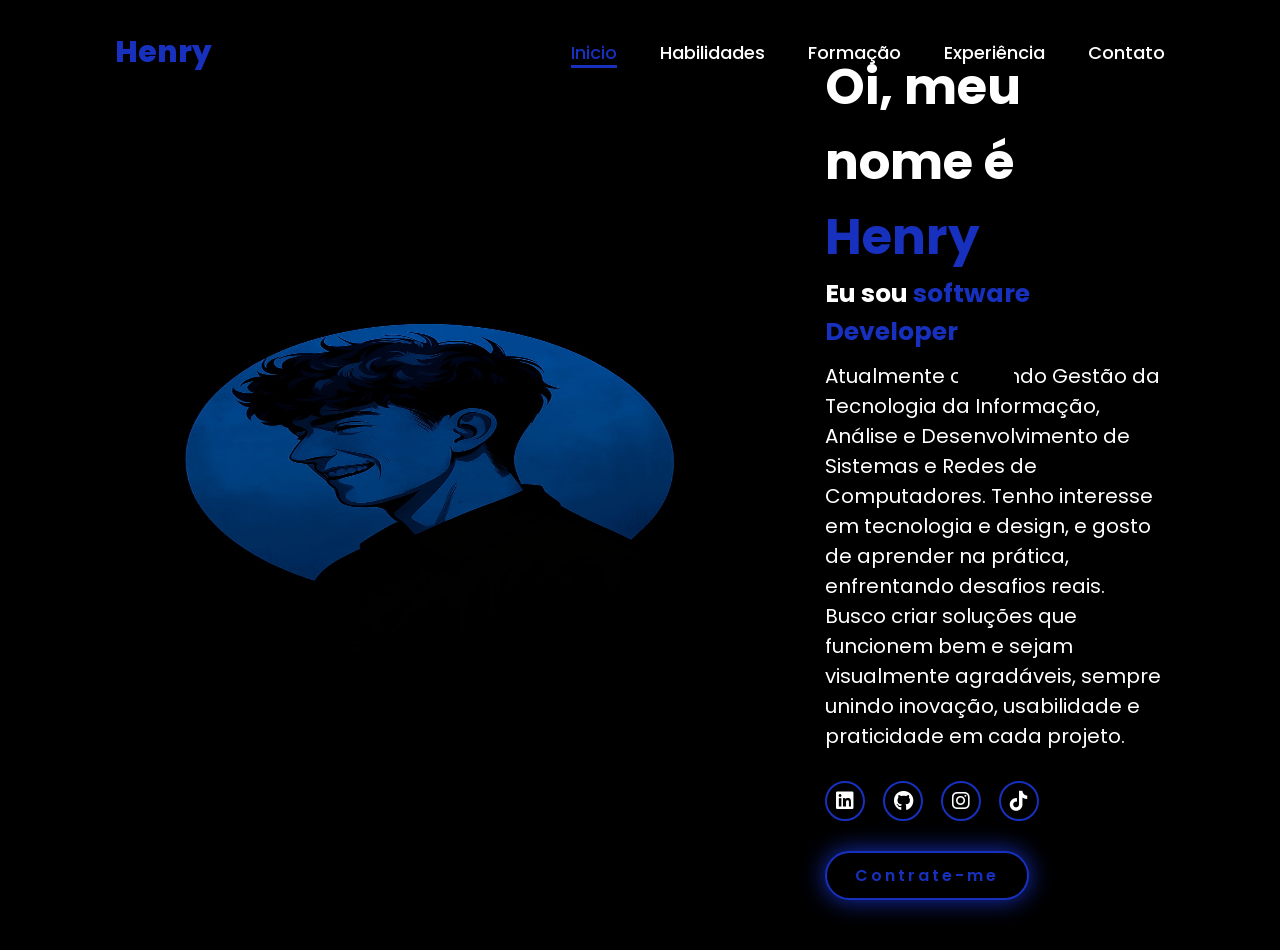
==== index.html @ b363ae0a "Add files via upload" ====
<!DOCTYPE html>
<html lang="pt-br">
<head>
    <meta charset="UTF-8">
    <meta name="viewport" content="width=device-width, initial-scale=1.0">
    <link rel="stylesheet" href="https://cdnjs.cloudflare.com/ajax/libs/font-awesome/6.4.0/css/all.min.css" />
    <link rel="stylesheet" href="style.css">
    <title>Portifolio Henry</title>
</head>
<body>
    <header class="logo-left">
        <a href="#" class="logo">Henry</a>
        
        <nav>
            <a href="#" class="active">Inicio</a>
            <a href="#">Habilidades</a>
            <a href="#">Formação</a>
            <a href="#">Experiência</a>
            <a href="contato.html">Contato</a>
        </nav>
    </header>
    <section class="home">
        <div class="home-img">
            <img src="assets/henryazul.jpeg" alt="">
        </div>
        <div class="home-content">
            <h1>Oi, meu nome é <span>Henry</span></h1>
            <h3 class="typing-text">Eu sou <span></span></h3>
            <p>Atualmente cursando Gestão da Tecnologia da Informação, Análise e Desenvolvimento de Sistemas e Redes de Computadores. Tenho interesse em tecnologia e design, e gosto de aprender na prática, enfrentando desafios reais. Busco criar soluções que funcionem bem e sejam visualmente agradáveis, sempre unindo inovação, usabilidade e praticidade em cada projeto.</p>
            <div class="social-icons">
                <a href="https://www.linkedin.com/in/henry-gabriel-marques-ramos-undefined-162b71380/"><i class="fa-brands fa-linkedin"></i></a>
                <a href="https://github.com/HenryGabriel7"><i class="fa-brands fa-github"></i></a>
                <a href="https://www.instagram.com/henryg_ramos"><i class="fa-brands fa-instagram"></i></a>
                <a href="https://www.tiktok.com/@henry._marques"><i class="fa-brands fa-tiktok"></i></a>
            </div>
        <a href="#" class="bnt"><summary>Contrate-me</summary> </a>
        </div>
    </section>
</body>

</html>
---- style.css ----
@import url('https://fonts.googleapis.com/css2?family=Poppins:wght@100;200;300;400;500;600;700;800;900&display=swap');





* {

 margin: 0;

padding: 0;

box-sizing: border-box;

 text-decoration: none;

 border: none;

outline: none;

 font-family: "Poppins", sans-serif;

}





html{

font-size: 62.5%;

}



body{

    width: 100%;

    height: 100vh;

    overflow-x: hidden;
    overflow: hidden;

    background-color: black;

    color: white;

}



header{

    margin-top: 20px;

    position: fixed;

    top: 0;

    left: 0;

    width: 100%;

    padding: 1rem 9%;

    background-color: transparent;

    filter: drop-shadow(10px);

    display: flex;

    justify-content: space-between;

    align-items: center;

    z-index: 100;

}



.logo{

    font-size: 3rem;

    color: #1730be;

    font-weight: 800;

    cursor: pointer;

    transition: 0.5s ease;

}



.logo:hover{

    transform: scale(1.1);

}



nav a{

    font-size: 1.8rem;

    color: white;

    margin-left: 4rem;

    font-weight: 500;

    transition: 0.3s ease;

    border-bottom: 3px solid transparent;

}



nav a:hover,

nav a.active{

    color: #1730be;

    border-bottom: 3px solid #1730be;

}



@media (max-width: 995px){

    nav{

        position: absolute;

        display: none;

        top: 0;

        right: 0;

        width: 40%;

        border-left: 3px solid #1730be;

        border-bottom: 3px solid #1730be;

        border-bottom-left-radius: 2rem;

        padding: 1rem solid ;

        background-color: #161616;

        border-top: 0.1rem solid rgba(0, 0, 0, 0.1);

    }



    nav.active{

        display: block;

    }



    nav .a{

        display: block;

        font-size: 2rem;

        margin: 3rem 0;

    }



    nav a:hover

    nav a.active{

        padding: 1rem;

        border-radius: 0.5rem;

        border-bottom: 0.5rem solid #1730be;

    }

}



section{

    min-height: 100vh;

    padding: 5rem 9% 5rem;

}



.home{

    display: flex;

    justify-content: center;

    align-items: center;

    gap: 8rem;

    background-color: black;

}



.home.home-content h1{

    font-size: 6rem;

    font-weight: 800;

    line-height: 1.3;

}



span{

    color:#1730be ;

}



.home-content h3{

    font-size: 4rem;

    margin-bottom: 1rem;

    font-weight: 700;

}



.home-img{

    border-radius: 50% ;

}



.home-img img{

    position: relative;

    width: 50vh;

    height: 38vw;

    border-radius: 50%;

    box-shadow: 0 0 25px solid #1730be;

    cursor: pointer;

    transition: 0.2s linear;

}



.home-img img:hover{

    font-size: 1.8rem;

    font-weight: 500;

}



.social-icons a{

    display: inline-flex;

    justify-content: center;

    align-items: center;

    width: 4rem;

    height: 4rem;

    background-color: transparent;

    border: 0.2rem solid #1730be;

    font-size: 2rem;

    border-radius: 50%;

    margin: 3rem 1.5rem 3rem 0;

    transition: 0.3s ease;

    color: white;

}



.social-icons a:hover{

    color: black;

    transform:scale(1.3) translateY(-5px) ;

    background-color:#1730be ;

    box-shadow: 0 0 25px #1730be;

}



.bnt{

    display: inline-block;

    padding: 1rem 2.8rem;

    background-color: #000000;

    border-radius: 4rem;

    box-shadow: 0 0 25px #1730be;

    font-size: 1.6rem;

    color: #1730be;

    letter-spacing: 0.3rem;

    font-weight: 600;

    border: 2px solid #1730be;

    transition: 0.3s ease;

    cursor: pointer;

}



.bnt:hover{

    transform: scale(1.03);

    background-color: #1730be;

    color: black;

    box-shadow: 0 0 25px #1730be;

}



.typing-text{

    font-size: 34px;

    font-weight: 600;

    min-width: 280px;

}



.typing-text span{

    position: relative;

}



.typing-text span::before{

    content: "software Developer";

    color: #1730be;

    animation: words 20s infinite ;

}



.typing-text span::after{

    content: "";

    background-color: black;

    position: absolute;

    width: calc(100% + 8px);

    height: 100%;

    border-left: 3px solid black;

    right: -8;

    animation: cursor 0.6s infinite;

}



@keyframes cursor{

    to{

    border-left: 3px solid #1730be;

    }    

}



@keyframes words{

    0%, 20%{

        content: "Programador ";

    }

    21%, 40%{

        content: "Designer ";

    }

    41%,60%{

        content: "Analista de Sistemas ";

    }

    61%, 80%{

        content: "Product Owner "; 

    }

    81%, 100%{

        content: "Front-end Desenvolvedor "; 

    }

}



@media (max-width: 1000px){

    .home{

        gap: 4rem;

    }

}



@media (max-width: 995px){

    .home{

        flex-direction: column;

        margin: 5rem 4rem;

    }

}



.home .home-content h3{

    font-size: 2.5rem;

}



.home-content h1{

    font-size: 5rem;

}



.home-img img{

    width: 70vh;

    margin-top: 4rem;

}



p {

    font-size: 20px;

}
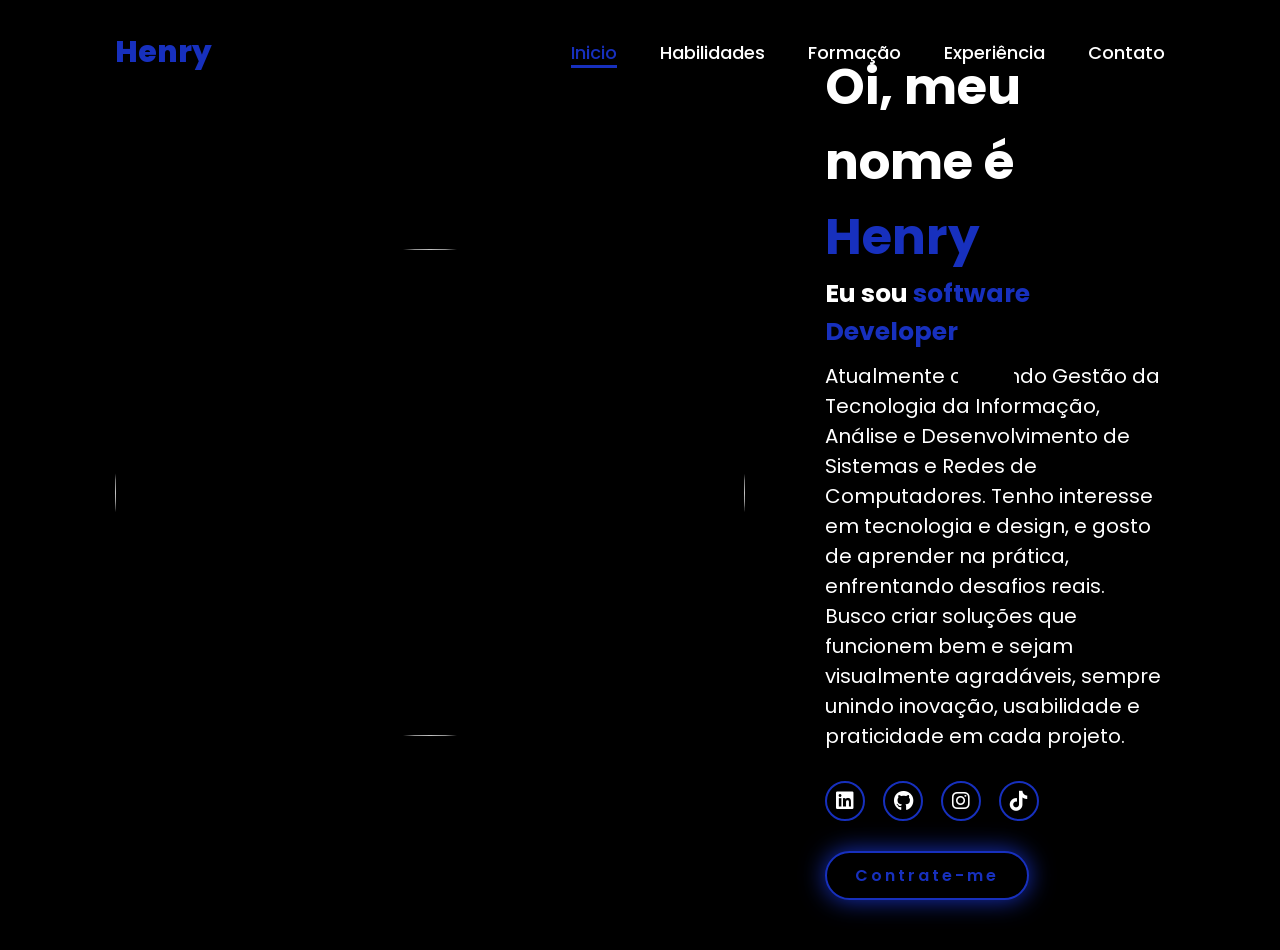
==== commit 53de05a8: "Add files via upload" ====
--- a/index.html
+++ b/index.html
@@ -13,9 +13,9 @@
         
         <nav>
             <a href="#" class="active">Inicio</a>
-            <a href="#">Habilidades</a>
-            <a href="#">Formação</a>
-            <a href="#">Experiência</a>
+            <a href="habilidades.html">Habilidades</a>
+            <a href="formacao.html">Formação</a>
+            <a href="experiencia.html">Experiência</a>
             <a href="contato.html">Contato</a>
         </nav>
     </header>
--- a/style.css
+++ b/style.css
@@ -1,546 +1,372 @@
-@import url('https://fonts.googleapis.com/css2?family=Poppins:wght@100;200;300;400;500;600;700;800;900&display=swap');
-
-
-
-
+@import url("https://fonts.googleapis.com/css2?family=Poppins:wght@100;200;300;400;500;600;700;800;900&display=swap");
 
 * {
-
- margin: 0;
-
-padding: 0;
-
-box-sizing: border-box;
-
- text-decoration: none;
-
- border: none;
-
-outline: none;
-
- font-family: "Poppins", sans-serif;
-
-}
-
-
-
-
-
-html{
-
-font-size: 62.5%;
-
-}
-
-
-
-body{
-
-    width: 100%;
-
-    height: 100vh;
-
-    overflow-x: hidden;
-    overflow: hidden;
-
-    background-color: black;
-
-    color: white;
-
-}
-
-
-
-header{
-
-    margin-top: 20px;
-
-    position: fixed;
+  margin: 0;
+  padding: 0;
+  box-sizing: border-box;
+  text-decoration: none;
+  border: none;
+  outline: none;
+  font-family: "Poppins", sans-serif;
+}
+
+html {
+  font-size: 62.5%;
+}
+
+body {
+  width: 100%;
+  height: 100vh;
+  overflow-x: hidden;
+  overflow: hidden;
+  background-color: black;
+  color: white;
+}
+
+header {
+  margin-top: 20px;
+
+  position: fixed;
+
+  top: 0;
+
+  left: 0;
+
+  width: 100%;
+
+  padding: 1rem 9%;
+
+  background-color: transparent;
+
+  filter: drop-shadow(10px);
+
+  display: flex;
+
+  justify-content: space-between;
+
+  align-items: center;
+
+  z-index: 100;
+}
+
+.logo {
+  font-size: 3rem;
+
+  color: #1730be;
+
+  font-weight: 800;
+
+  cursor: pointer;
+
+  transition: 0.5s ease;
+}
+
+.logo:hover {
+  transform: scale(1.1);
+}
+
+nav a {
+  font-size: 1.8rem;
+
+  color: white;
+
+  margin-left: 4rem;
+
+  font-weight: 500;
+
+  transition: 0.3s ease;
+
+  border-bottom: 3px solid transparent;
+}
+
+nav a:hover,
+nav a.active {
+  color: #1730be;
+
+  border-bottom: 3px solid #1730be;
+}
+
+@media (max-width: 995px) {
+  nav {
+    position: absolute;
+
+    display: none;
 
     top: 0;
 
-    left: 0;
-
-    width: 100%;
-
-    padding: 1rem 9%;
-
-    background-color: transparent;
-
-    filter: drop-shadow(10px);
-
-    display: flex;
-
-    justify-content: space-between;
-
-    align-items: center;
-
-    z-index: 100;
-
-}
-
-
-
-.logo{
-
-    font-size: 3rem;
-
-    color: #1730be;
-
-    font-weight: 800;
-
-    cursor: pointer;
-
-    transition: 0.5s ease;
-
-}
-
-
-
-.logo:hover{
-
-    transform: scale(1.1);
-
-}
-
-
-
-nav a{
-
-    font-size: 1.8rem;
-
-    color: white;
-
-    margin-left: 4rem;
-
-    font-weight: 500;
-
-    transition: 0.3s ease;
-
-    border-bottom: 3px solid transparent;
-
-}
-
-
-
-nav a:hover,
-
-nav a.active{
-
-    color: #1730be;
+    right: 0;
+
+    width: 40%;
+
+    border-left: 3px solid #1730be;
 
     border-bottom: 3px solid #1730be;
 
-}
-
-
-
-@media (max-width: 995px){
-
-    nav{
-
-        position: absolute;
-
-        display: none;
-
-        top: 0;
-
-        right: 0;
-
-        width: 40%;
-
-        border-left: 3px solid #1730be;
-
-        border-bottom: 3px solid #1730be;
-
-        border-bottom-left-radius: 2rem;
-
-        padding: 1rem solid ;
-
-        background-color: #161616;
-
-        border-top: 0.1rem solid rgba(0, 0, 0, 0.1);
-
-    }
-
-
-
-    nav.active{
-
-        display: block;
-
-    }
-
-
-
-    nav .a{
-
-        display: block;
-
-        font-size: 2rem;
-
-        margin: 3rem 0;
-
-    }
-
-
-
-    nav a:hover
-
-    nav a.active{
-
-        padding: 1rem;
-
-        border-radius: 0.5rem;
-
-        border-bottom: 0.5rem solid #1730be;
-
-    }
-
-}
-
-
-
-section{
-
-    min-height: 100vh;
-
-    padding: 5rem 9% 5rem;
-
-}
-
-
-
-.home{
-
-    display: flex;
-
-    justify-content: center;
-
-    align-items: center;
-
-    gap: 8rem;
-
-    background-color: black;
-
-}
-
-
-
-.home.home-content h1{
-
-    font-size: 6rem;
-
-    font-weight: 800;
-
-    line-height: 1.3;
-
-}
-
-
-
-span{
-
-    color:#1730be ;
-
-}
-
-
-
-.home-content h3{
-
-    font-size: 4rem;
-
-    margin-bottom: 1rem;
-
-    font-weight: 700;
-
-}
-
-
-
-.home-img{
-
-    border-radius: 50% ;
-
-}
-
-
-
-.home-img img{
-
-    position: relative;
-
-    width: 50vh;
-
-    height: 38vw;
-
-    border-radius: 50%;
-
-    box-shadow: 0 0 25px solid #1730be;
-
-    cursor: pointer;
-
-    transition: 0.2s linear;
-
-}
-
-
-
-.home-img img:hover{
-
-    font-size: 1.8rem;
-
-    font-weight: 500;
-
-}
-
-
-
-.social-icons a{
-
-    display: inline-flex;
-
-    justify-content: center;
-
-    align-items: center;
-
-    width: 4rem;
-
-    height: 4rem;
-
-    background-color: transparent;
-
-    border: 0.2rem solid #1730be;
+    border-bottom-left-radius: 2rem;
+
+    padding: 1rem solid;
+
+    background-color: #161616;
+
+    border-top: 0.1rem solid rgba(0, 0, 0, 0.1);
+  }
+
+  nav.active {
+    display: block;
+  }
+
+  nav .a {
+    display: block;
 
     font-size: 2rem;
 
-    border-radius: 50%;
-
-    margin: 3rem 1.5rem 3rem 0;
-
-    transition: 0.3s ease;
-
-    color: white;
-
-}
-
-
-
-.social-icons a:hover{
-
-    color: black;
-
-    transform:scale(1.3) translateY(-5px) ;
-
-    background-color:#1730be ;
-
-    box-shadow: 0 0 25px #1730be;
-
-}
-
-
-
-.bnt{
-
-    display: inline-block;
-
-    padding: 1rem 2.8rem;
-
-    background-color: #000000;
-
-    border-radius: 4rem;
-
-    box-shadow: 0 0 25px #1730be;
-
-    font-size: 1.6rem;
-
-    color: #1730be;
-
-    letter-spacing: 0.3rem;
-
-    font-weight: 600;
-
-    border: 2px solid #1730be;
-
-    transition: 0.3s ease;
-
-    cursor: pointer;
-
-}
-
-
-
-.bnt:hover{
-
-    transform: scale(1.03);
-
-    background-color: #1730be;
-
-    color: black;
-
-    box-shadow: 0 0 25px #1730be;
-
-}
-
-
-
-.typing-text{
-
-    font-size: 34px;
-
-    font-weight: 600;
-
-    min-width: 280px;
-
-}
-
-
-
-.typing-text span{
-
-    position: relative;
-
-}
-
-
-
-.typing-text span::before{
-
-    content: "software Developer";
-
-    color: #1730be;
-
-    animation: words 20s infinite ;
-
-}
-
-
-
-.typing-text span::after{
-
-    content: "";
-
-    background-color: black;
-
-    position: absolute;
-
-    width: calc(100% + 8px);
-
-    height: 100%;
-
-    border-left: 3px solid black;
-
-    right: -8;
-
-    animation: cursor 0.6s infinite;
-
-}
-
-
-
-@keyframes cursor{
-
-    to{
-
+    margin: 3rem 0;
+  }
+
+  nav a:hover nav a.active {
+    padding: 1rem;
+
+    border-radius: 0.5rem;
+
+    border-bottom: 0.5rem solid #1730be;
+  }
+}
+
+section {
+  min-height: 100vh;
+
+  padding: 5rem 9% 5rem;
+}
+
+.home {
+  display: flex;
+
+  justify-content: center;
+
+  align-items: center;
+
+  gap: 8rem;
+
+  background-color: black;
+}
+
+.home.home-content h1 {
+  font-size: 6rem;
+
+  font-weight: 800;
+
+  line-height: 1.3;
+}
+
+span {
+  color: #1730be;
+}
+
+.home-content h3 {
+  font-size: 4rem;
+
+  margin-bottom: 1rem;
+
+  font-weight: 700;
+}
+
+.home-img {
+  border-radius: 50%;
+}
+
+.home-img img {
+  position: relative;
+
+  width: 50vh;
+
+  height: 38vw;
+
+  border-radius: 50%;
+
+  box-shadow: 0 0 25px solid #1730be;
+
+  cursor: pointer;
+
+  transition: 0.2s linear;
+}
+
+.home-img img:hover {
+  font-size: 1.8rem;
+
+  font-weight: 500;
+}
+
+.social-icons a {
+  display: inline-flex;
+
+  justify-content: center;
+
+  align-items: center;
+
+  width: 4rem;
+
+  height: 4rem;
+
+  background-color: transparent;
+
+  border: 0.2rem solid #1730be;
+
+  font-size: 2rem;
+
+  border-radius: 50%;
+
+  margin: 3rem 1.5rem 3rem 0;
+
+  transition: 0.3s ease;
+
+  color: white;
+}
+
+.social-icons a:hover {
+  color: black;
+
+  transform: scale(1.3) translateY(-5px);
+
+  background-color: #1730be;
+
+  box-shadow: 0 0 25px #1730be;
+}
+
+.bnt {
+  display: inline-block;
+
+  padding: 1rem 2.8rem;
+
+  background-color: #000000;
+
+  border-radius: 4rem;
+
+  box-shadow: 0 0 25px #1730be;
+
+  font-size: 1.6rem;
+
+  color: #1730be;
+
+  letter-spacing: 0.3rem;
+
+  font-weight: 600;
+
+  border: 2px solid #1730be;
+
+  transition: 0.3s ease;
+
+  cursor: pointer;
+}
+
+.bnt:hover {
+  transform: scale(1.03);
+
+  background-color: #1730be;
+
+  color: black;
+
+  box-shadow: 0 0 25px #1730be;
+}
+
+.typing-text {
+  font-size: 34px;
+
+  font-weight: 600;
+
+  min-width: 280px;
+}
+
+.typing-text span {
+  position: relative;
+}
+
+.typing-text span::before {
+  content: "software Developer";
+
+  color: #1730be;
+
+  animation: words 20s infinite;
+}
+
+.typing-text span::after {
+  content: "";
+
+  background-color: black;
+
+  position: absolute;
+
+  width: calc(100% + 8px);
+
+  height: 100%;
+
+  border-left: 3px solid black;
+
+  right: -8;
+
+  animation: cursor 0.6s infinite;
+}
+
+@keyframes cursor {
+  to {
     border-left: 3px solid #1730be;
-
-    }    
-
-}
-
-
-
-@keyframes words{
-
-    0%, 20%{
-
-        content: "Programador ";
-
-    }
-
-    21%, 40%{
-
-        content: "Designer ";
-
-    }
-
-    41%,60%{
-
-        content: "Analista de Sistemas ";
-
-    }
-
-    61%, 80%{
-
-        content: "Product Owner "; 
-
-    }
-
-    81%, 100%{
-
-        content: "Front-end Desenvolvedor "; 
-
-    }
-
-}
-
-
-
-@media (max-width: 1000px){
-
-    .home{
-
-        gap: 4rem;
-
-    }
-
-}
-
-
-
-@media (max-width: 995px){
-
-    .home{
-
-        flex-direction: column;
-
-        margin: 5rem 4rem;
-
-    }
-
-}
-
-
-
-.home .home-content h3{
-
-    font-size: 2.5rem;
-
-}
-
-
-
-.home-content h1{
-
-    font-size: 5rem;
-
-}
-
-
-
-.home-img img{
-
-    width: 70vh;
-
-    margin-top: 4rem;
-
-}
-
-
+  }
+}
+
+@keyframes words {
+  0%,
+  20% {
+    content: "Programador ";
+  }
+
+  21%,
+  40% {
+    content: "Designer ";
+  }
+
+  41%,
+  60% {
+    content: "Analista de Sistemas ";
+  }
+
+  61%,
+  80% {
+    content: "Product Owner ";
+  }
+
+  81%,
+  100% {
+    content: "Front-end Desenvolvedor ";
+  }
+}
+
+@media (max-width: 1000px) {
+  .home {
+    gap: 4rem;
+  }
+}
+
+@media (max-width: 995px) {
+  .home {
+    flex-direction: column;
+
+    margin: 5rem 4rem;
+  }
+}
+
+.home .home-content h3 {
+  font-size: 2.5rem;
+}
+
+.home-content h1 {
+  font-size: 5rem;
+}
+
+.home-img img {
+  width: 70vh;
+
+  margin-top: 4rem;
+}
 
 p {
-
-    font-size: 20px;
-
-}  +  font-size: 20px;
+}
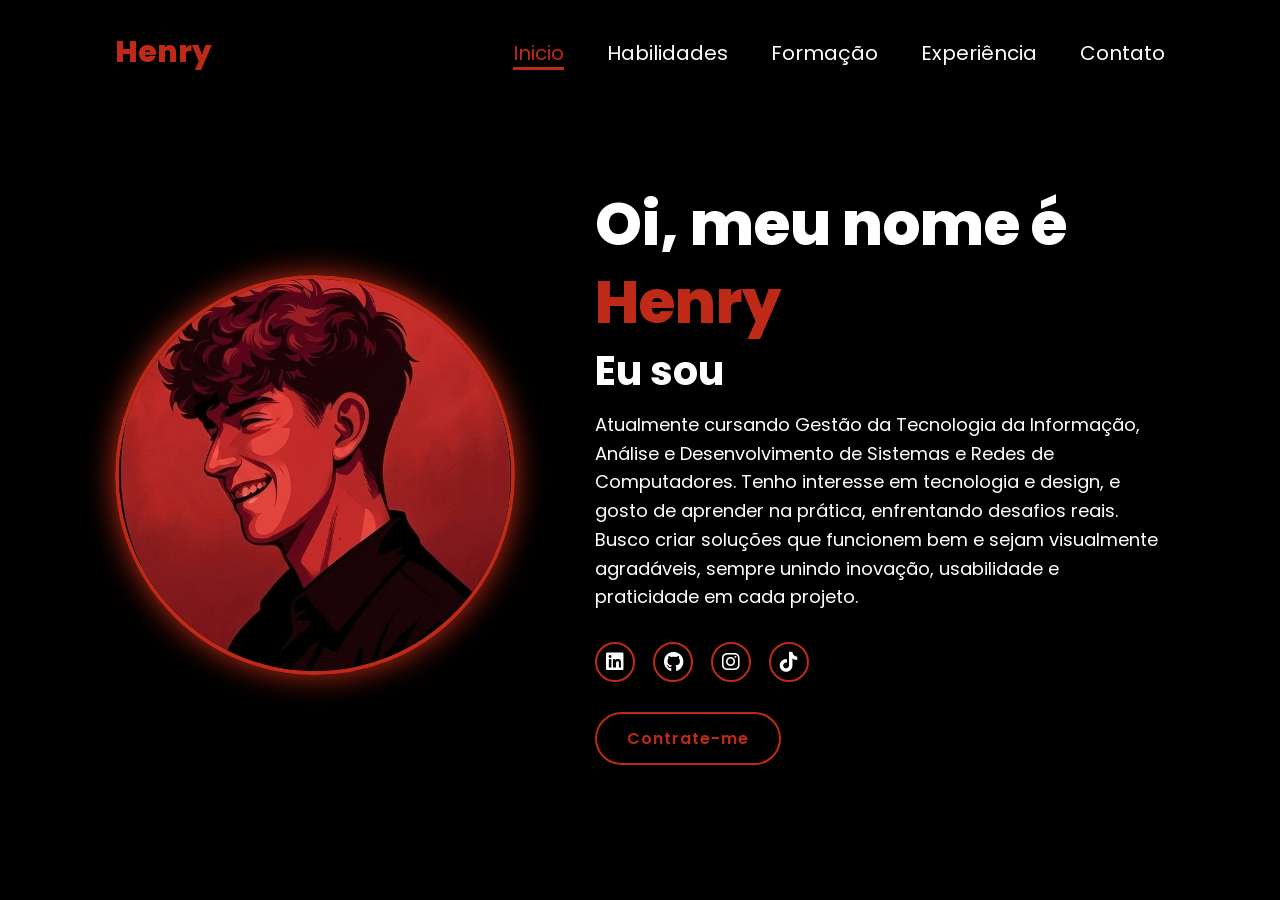
==== commit 93e53803: "Info Complerta" ====
--- a/index.html
+++ b/index.html
@@ -21,7 +21,7 @@
     </header>
     <section class="home">
         <div class="home-img">
-            <img src="assets/henryazul.jpeg" alt="">
+            <img src="assets/Henry_Vermelho.jpeg" alt="">
         </div>
         <div class="home-content">
             <h1>Oi, meu nome é <span>Henry</span></h1>
--- a/style.css
+++ b/style.css
@@ -16,48 +16,31 @@
 
 body {
   width: 100%;
-  height: 100vh;
-  overflow-x: hidden;
-  overflow: hidden;
+  min-height: 100vh;
+  overflow-x: hidden; /* Evita barra horizontal */
   background-color: black;
   color: white;
 }
 
 header {
   margin-top: 20px;
-
   position: fixed;
-
   top: 0;
-
   left: 0;
-
   width: 100%;
-
   padding: 1rem 9%;
-
-  background-color: transparent;
-
-  filter: drop-shadow(10px);
-
+  background-color: rgba(0, 0, 0, 0.7); /* Adicionado fundo leve para leitura */
   display: flex;
-
   justify-content: space-between;
-
   align-items: center;
-
   z-index: 100;
 }
 
 .logo {
   font-size: 3rem;
-
-  color: #1730be;
-
+  color: #be2a17;
   font-weight: 800;
-
   cursor: pointer;
-
   transition: 0.5s ease;
 }
 
@@ -66,307 +49,152 @@
 }
 
 nav a {
-  font-size: 1.8rem;
-
-  color: white;
-
-  margin-left: 4rem;
-
-  font-weight: 500;
-
-  transition: 0.3s ease;
-
-  border-bottom: 3px solid transparent;
-}
-
-nav a:hover,
-nav a.active {
-  color: #1730be;
-
-  border-bottom: 3px solid #1730be;
-}
-
-@media (max-width: 995px) {
-  nav {
-    position: absolute;
-
-    display: none;
-
-    top: 0;
-
-    right: 0;
-
-    width: 40%;
-
-    border-left: 3px solid #1730be;
-
-    border-bottom: 3px solid #1730be;
-
-    border-bottom-left-radius: 2rem;
-
-    padding: 1rem solid;
-
-    background-color: #161616;
-
-    border-top: 0.1rem solid rgba(0, 0, 0, 0.1);
-  }
-
-  nav.active {
-    display: block;
-  }
-
-  nav .a {
-    display: block;
-
     font-size: 2rem;
-
-    margin: 3rem 0;
-  }
-
-  nav a:hover nav a.active {
-    padding: 1rem;
-
-    border-radius: 0.5rem;
-
-    border-bottom: 0.5rem solid #1730be;
-  }
-}
+    color: white;
+    margin-left: 4rem;
+    transition: 0.3s;
+}
+
+nav a:hover, nav a.active {
+    color: #be2a17;
+    border-bottom: 3px solid #be2a17;
+}
+
 
 section {
   min-height: 100vh;
-
-  padding: 5rem 9% 5rem;
+  padding: 10rem 9% 5rem; 
 }
 
 .home {
   display: flex;
-
   justify-content: center;
-
   align-items: center;
-
   gap: 8rem;
-
   background-color: black;
 }
 
-.home.home-content h1 {
+.home .home-content h1 {
   font-size: 6rem;
-
   font-weight: 800;
-
   line-height: 1.3;
 }
 
 span {
-  color: #1730be;
+  color: #be2a17;
 }
 
 .home-content h3 {
   font-size: 4rem;
-
   margin-bottom: 1rem;
-
   font-weight: 700;
 }
 
+.home-content p {
+  font-size: 1.8rem; 
+  line-height: 1.6;
+}
+
 .home-img {
+  display: flex;
+  justify-content: center;
+}
+
+.home-img img {
+  width: 35vw; 
+  max-width: 400px; 
+  aspect-ratio: 1 / 1; 
+  object-fit: cover; 
   border-radius: 50%;
-}
-
-.home-img img {
-  position: relative;
-
-  width: 50vh;
-
-  height: 38vw;
-
-  border-radius: 50%;
-
-  box-shadow: 0 0 25px solid #1730be;
-
+  border: 4px solid #be2a17;
+  box-shadow: 0 0 30px #be2a17; 
   cursor: pointer;
-
-  transition: 0.2s linear;
+  transition: 0.4s ease;
 }
 
 .home-img img:hover {
-  font-size: 1.8rem;
-
-  font-weight: 500;
+  transform: scale(1.03);
+  box-shadow: 0 0 50px #be2a17;
 }
 
 .social-icons a {
   display: inline-flex;
-
   justify-content: center;
-
   align-items: center;
-
   width: 4rem;
-
   height: 4rem;
-
   background-color: transparent;
-
-  border: 0.2rem solid #1730be;
-
+  border: 0.2rem solid #be2a17;
   font-size: 2rem;
-
   border-radius: 50%;
-
   margin: 3rem 1.5rem 3rem 0;
-
   transition: 0.3s ease;
-
   color: white;
 }
 
 .social-icons a:hover {
   color: black;
-
-  transform: scale(1.3) translateY(-5px);
-
-  background-color: #1730be;
-
-  box-shadow: 0 0 25px #1730be;
+  transform: scale(1.2) translateY(-5px);
+  background-color: #be2a17;
+  box-shadow: 0 0 25px #be2a17;
 }
 
 .bnt {
   display: inline-block;
-
-  padding: 1rem 2.8rem;
-
-  background-color: #000000;
-
+  padding: 1.2rem 3rem;
+  background-color: transparent;
   border-radius: 4rem;
-
-  box-shadow: 0 0 25px #1730be;
-
   font-size: 1.6rem;
-
-  color: #1730be;
-
-  letter-spacing: 0.3rem;
-
+  color: #be2a17;
+  letter-spacing: 0.1rem;
   font-weight: 600;
-
-  border: 2px solid #1730be;
-
+  border: 2px solid #be2a17;
   transition: 0.3s ease;
-
   cursor: pointer;
 }
 
 .bnt:hover {
-  transform: scale(1.03);
-
-  background-color: #1730be;
-
+  background-color: #be2a17;
   color: black;
-
-  box-shadow: 0 0 25px #1730be;
+  box-shadow: 0 0 30px #be2a17;
 }
 
 .typing-text {
-  font-size: 34px;
-
+  font-size: 3.4rem;
   font-weight: 600;
-
-  min-width: 280px;
-}
-
-.typing-text span {
-  position: relative;
+  margin-bottom: 2rem;
 }
 
 .typing-text span::before {
-  content: "software Developer";
-
-  color: #1730be;
-
-  animation: words 20s infinite;
-}
-
-.typing-text span::after {
   content: "";
-
-  background-color: black;
-
-  position: absolute;
-
-  width: calc(100% + 8px);
-
-  height: 100%;
-
-  border-left: 3px solid black;
-
-  right: -8;
-
-  animation: cursor 0.6s infinite;
-}
-
-@keyframes cursor {
-  to {
-    border-left: 3px solid #1730be;
+  color: #be2a17;
+  animation: words 15s infinite;
+}
+
+@keyframes words {
+  0%, 20% { content: "Programador"; }
+  21%, 40% { content: "Designer"; }
+  41%, 60% { content: "Analista de Sistemas"; }
+  61%, 80% { content: "Product Owner"; }
+  81%, 100% { content: "Desenvolvedor Front-end"; }
+}
+
+@media (max-width: 995px) {
+  header { padding: 2rem 4%; }
+  
+  .home {
+    flex-direction: column-reverse; 
+    text-align: center;
+    gap: 4rem;
+    padding-top: 12rem;
   }
-}
-
-@keyframes words {
-  0%,
-  20% {
-    content: "Programador ";
+
+  .home-img img {
+    width: 60vw;
   }
 
-  21%,
-  40% {
-    content: "Designer ";
+  .social-icons {
+    display: flex;
+    justify-content: center;
   }
-
-  41%,
-  60% {
-    content: "Analista de Sistemas ";
-  }
-
-  61%,
-  80% {
-    content: "Product Owner ";
-  }
-
-  81%,
-  100% {
-    content: "Front-end Desenvolvedor ";
-  }
-}
-
-@media (max-width: 1000px) {
-  .home {
-    gap: 4rem;
-  }
-}
-
-@media (max-width: 995px) {
-  .home {
-    flex-direction: column;
-
-    margin: 5rem 4rem;
-  }
-}
-
-.home .home-content h3 {
-  font-size: 2.5rem;
-}
-
-.home-content h1 {
-  font-size: 5rem;
-}
-
-.home-img img {
-  width: 70vh;
-
-  margin-top: 4rem;
-}
-
-p {
-  font-size: 20px;
-}
+}
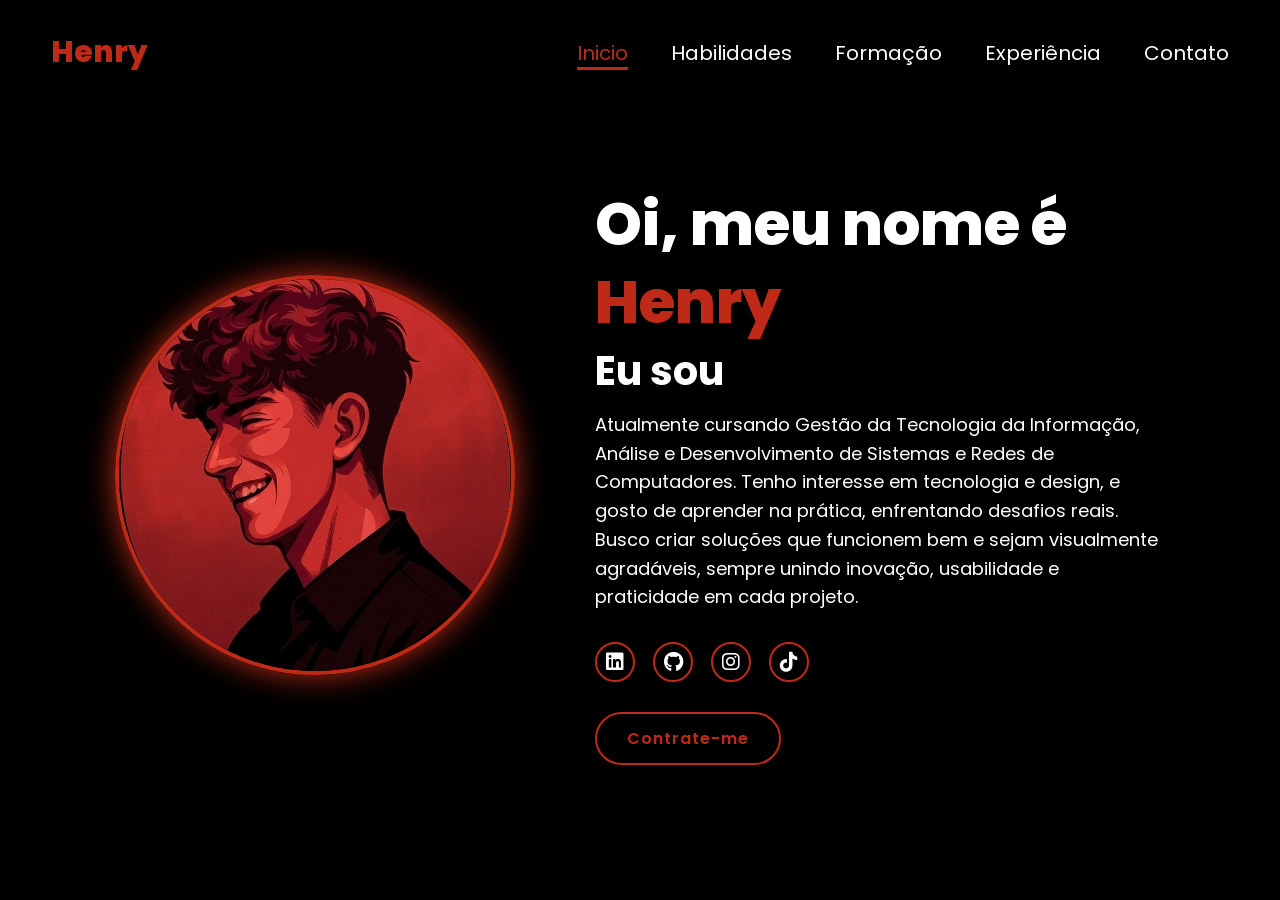
==== commit 0c6e9988: "Update index.html" ====
--- a/index.html
+++ b/index.html
@@ -33,7 +33,7 @@
                 <a href="https://www.instagram.com/henryg_ramos"><i class="fa-brands fa-instagram"></i></a>
                 <a href="https://www.tiktok.com/@henry._marques"><i class="fa-brands fa-tiktok"></i></a>
             </div>
-        <a href="#" class="bnt"><summary>Contrate-me</summary> </a>
+        <a href="contato.html" class="bnt"><summary>Contrate-me</summary> </a>
         </div>
     </section>
 </body>
@@ -42,3 +42,4 @@
 
 
 
+
--- a/style.css
+++ b/style.css
@@ -17,19 +17,19 @@
 body {
   width: 100%;
   min-height: 100vh;
-  overflow-x: hidden; /* Evita barra horizontal */
+  overflow-x: hidden;
   background-color: black;
   color: white;
 }
 
 header {
-  margin-top: 20px;
+  margin-top: 20px; 
   position: fixed;
   top: 0;
   left: 0;
   width: 100%;
-  padding: 1rem 9%;
-  background-color: rgba(0, 0, 0, 0.7); /* Adicionado fundo leve para leitura */
+  padding: 1rem 4%; 
+  background-color: rgba(0, 0, 0, 0.7); 
   display: flex;
   justify-content: space-between;
   align-items: center;
@@ -42,24 +42,35 @@
   font-weight: 800;
   cursor: pointer;
   transition: 0.5s ease;
-}
-
-.logo:hover {
-  transform: scale(1.1);
+  margin-right: auto; 
 }
 
 nav a {
-    font-size: 2rem;
-    color: white;
-    margin-left: 4rem;
-    transition: 0.3s;
+  font-size: 2rem;
+  color: white;
+  margin-left: 4rem;
+  transition: 0.3s;
 }
 
 nav a:hover, nav a.active {
-    color: #be2a17;
-    border-bottom: 3px solid #be2a17;
-}
-
+  color: #be2a17;
+  border-bottom: 3px solid #be2a17;
+}
+
+.logo:active {
+    transform: scale(0.92); 
+    transition: 0.1s;       
+}
+
+nav a:active {
+    display: inline-block;  
+    transform: scale(0.90); 
+    color: #be2a17;        
+}
+
+.logo, nav a {
+    cursor: pointer;
+}
 
 section {
   min-height: 100vh;
@@ -180,17 +191,53 @@
 }
 
 @media (max-width: 995px) {
-  header { padding: 2rem 4%; }
-  
+  header { 
+    padding: 1.5rem 4%; 
+    margin-top: 0;
+    flex-direction: column; 
+    justify-content: center;
+    align-items: center;
+    gap: 1.5rem;
+  }
+
+  .logo {
+    margin-right: 0; 
+    font-size: 3rem;
+  }
+
+  nav {
+    display: flex;
+    justify-content: center;
+    gap: 1.5rem;
+    flex-wrap: wrap;
+  }
+
+  nav a {
+    font-size: 1.6rem;
+    margin-left: 0; 
+  }
+
   .home {
-    flex-direction: column-reverse; 
+    flex-direction: column;
     text-align: center;
-    gap: 4rem;
-    padding-top: 12rem;
+    gap: 3rem;
+    padding-top: 22rem; 
+    display: flex;
+    align-items: center;
+    justify-content: center;
   }
 
   .home-img img {
-    width: 60vw;
+    width: 65vw;
+    max-width: 280px; 
+  }
+
+  .home-content h1 {
+    font-size: 4rem;
+  }
+
+  .home-content h3 {
+    font-size: 2.5rem;
   }
 
   .social-icons {
